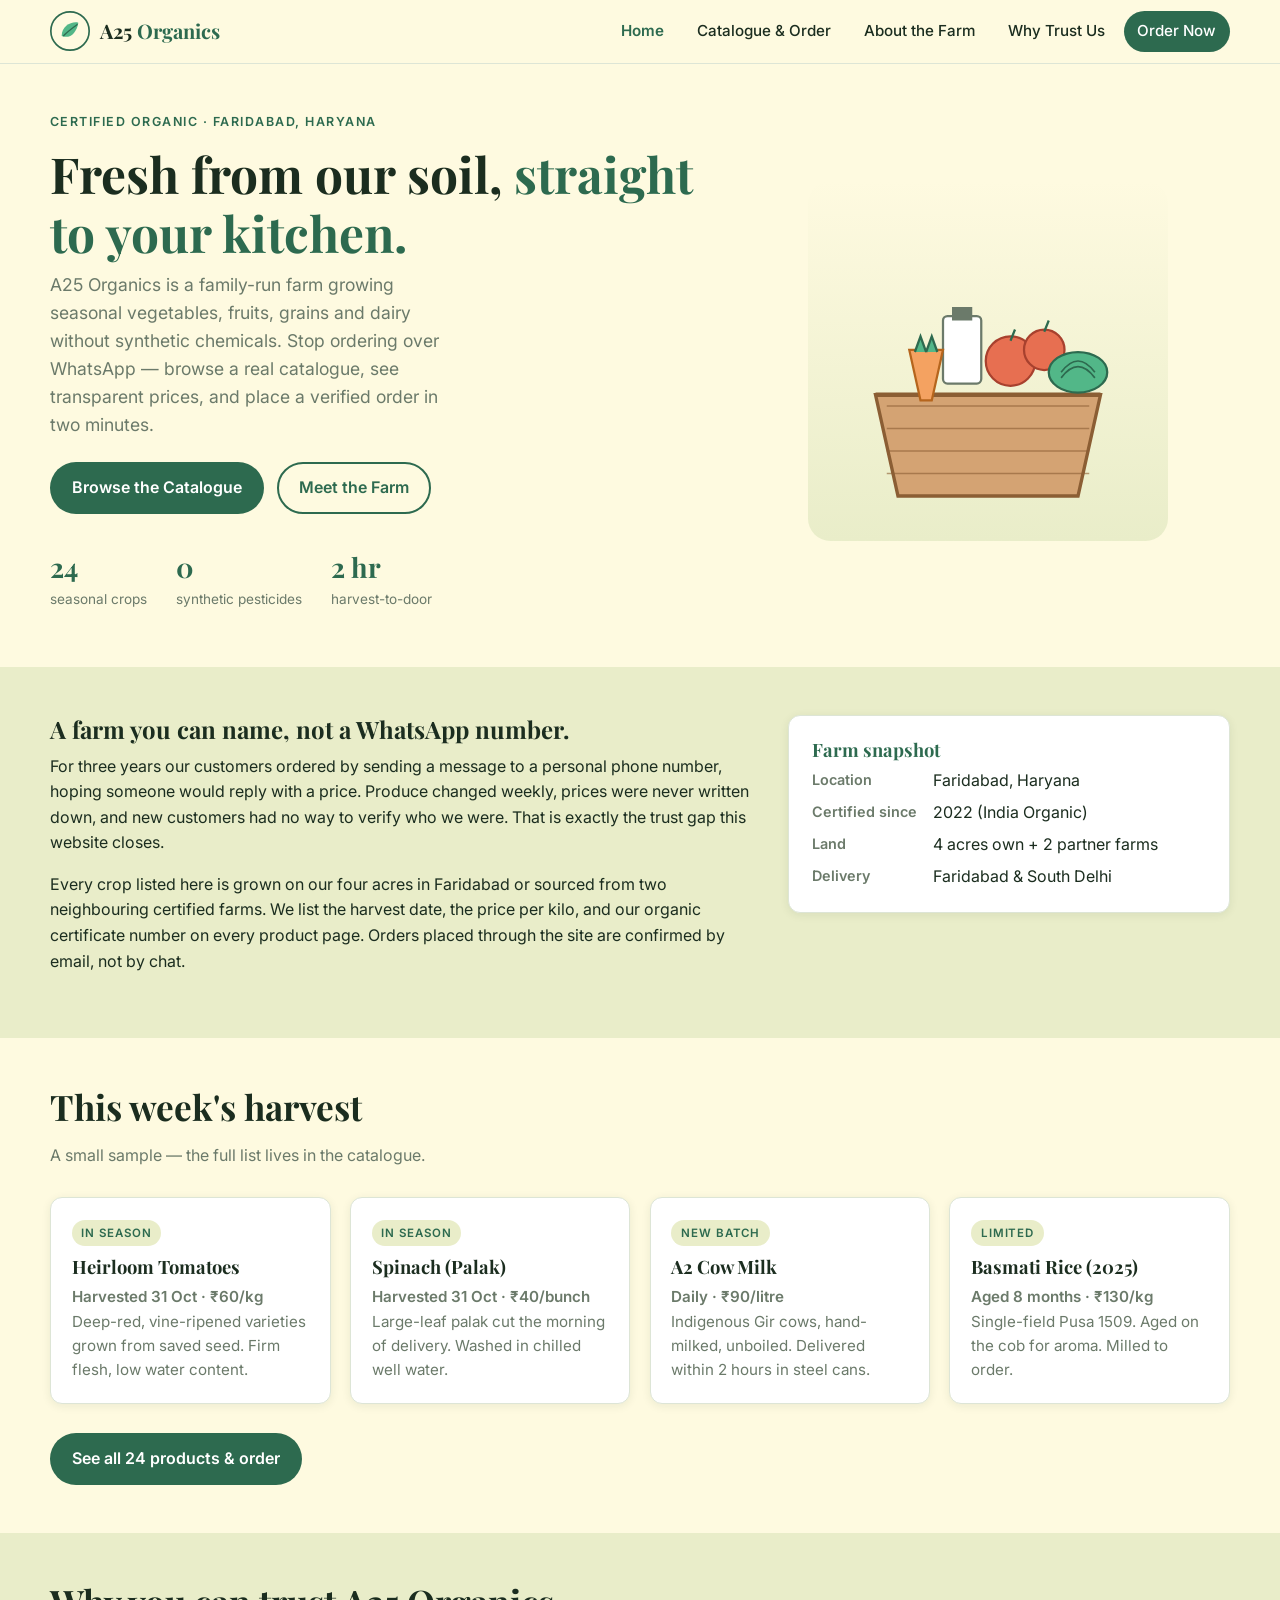
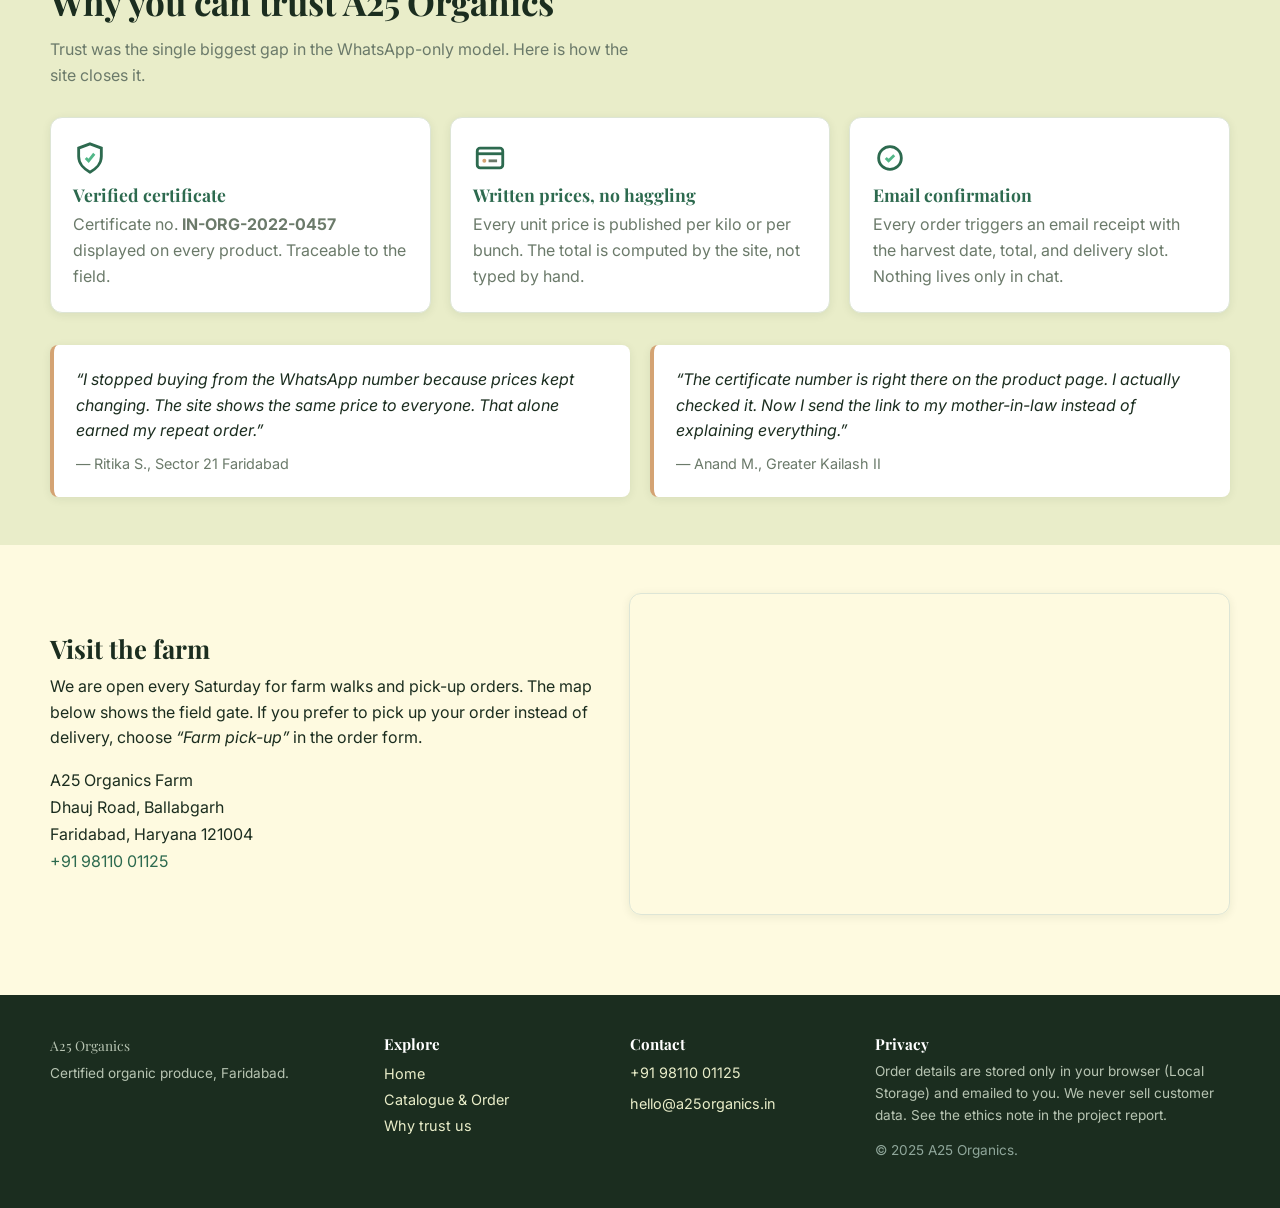
==== index.html @ 9f03f013 "Add files via upload" ====
<!DOCTYPE html>
<html lang="en">
<head>
  <meta charset="UTF-8" />
  <meta name="viewport" content="width=device-width, initial-scale=1.0" />
  <!-- Task 6: SEO meta tags -->
  <title>A25 Organics | Fresh Farm Produce Delivered Naturally</title>
  <meta name="description" content="A25 Organics grows and delivers certified organic vegetables, fruits, grains and dairy straight from our family farm. Browse the catalogue and order online with transparent pricing." />
  <meta name="keywords" content="organic farm produce, fresh vegetables online, chemical-free dairy, farm to table" />
  <meta name="author" content="A25 Organics" />
  <!-- Open Graph for share previews -->
  <meta property="og:title" content="A25 Organics | Fresh Farm Produce" />
  <meta property="og:description" content="Certified organic produce grown on our family farm and delivered to your door." />
  <meta property="og:type" content="website" />
  <link rel="preconnect" href="https://fonts.googleapis.com" />
  <link rel="preconnect" href="https://fonts.gstatic.com" crossorigin />
  <link href="https://fonts.googleapis.com/css2?family=Inter:wght@400;500;600;700&family=Playfair+Display:wght@600;700&display=swap" rel="stylesheet" />
  <link rel="stylesheet" href="styles.css" />
</head>
<body>
  <!-- Skip link for accessibility (Task 6) -->
  <a href="#main" class="skip-link">Skip to main content</a>

  <!-- ===== Header / Nav ===== -->
  <header class="site-header">
    <div class="container header-inner">
      <a href="index.html" class="brand" aria-label="A25 Organics home">
        <!-- Inline SVG logo (Task 3 media element) -->
        <svg class="brand-mark" width="40" height="40" viewBox="0 0 48 48" role="img" aria-label="A25 Organics leaf logo">
          <circle cx="24" cy="24" r="23" fill="#FEFAE0" stroke="#2D6A4F" stroke-width="2"/>
          <path d="M14 30 C14 18, 26 12, 34 14 C32 26, 24 34, 14 30 Z" fill="#52B788"/>
          <path d="M16 30 C22 24, 28 20, 33 16" stroke="#2D6A4F" stroke-width="1.5" fill="none"/>
        </svg>
        <span class="brand-name">A25 <span class="brand-accent">Organics</span></span>
      </a>
      <button class="nav-toggle" aria-expanded="false" aria-controls="primary-nav" aria-label="Toggle navigation">
        <span></span><span></span><span></span>
      </button>
      <nav id="primary-nav" class="primary-nav" aria-label="Primary">
        <ul>
          <li><a href="index.html" aria-current="page">Home</a></li>
          <li><a href="products.html">Catalogue &amp; Order</a></li>
          <li><a href="#about">About the Farm</a></li>
          <li><a href="#trust">Why Trust Us</a></li>
          <li><a href="products.html#order" class="nav-cta">Order Now</a></li>
        </ul>
      </nav>
    </div>
  </header>

  <main id="main">
    <!-- ===== Hero ===== -->
    <section class="hero" aria-labelledby="hero-title">
      <div class="container hero-grid">
        <div class="hero-text">
          <p class="eyebrow">Certified Organic &middot; Faridabad, Haryana</p>
          <h1 id="hero-title">Fresh from our soil, <span class="hl">straight to your kitchen.</span></h1>
          <p class="lead">
            A25 Organics is a family-run farm growing seasonal vegetables, fruits, grains and dairy
            without synthetic chemicals. Stop ordering over WhatsApp &mdash; browse a real catalogue,
            see transparent prices, and place a verified order in two minutes.
          </p>
          <div class="hero-actions">
            <a href="products.html" class="btn btn-primary">Browse the Catalogue</a>
            <a href="#about" class="btn btn-ghost">Meet the Farm</a>
          </div>
          <ul class="hero-stats" role="list">
            <li><strong>24</strong><span>seasonal crops</span></li>
            <li><strong>0</strong><span>synthetic pesticides</span></li>
            <li><strong>2 hr</strong><span>harvest-to-door</span></li>
          </ul>
        </div>
        <div class="hero-visual">
          <!-- Decorative SVG illustration of a farm basket (Task 3 media element) -->
          <svg viewBox="0 0 320 320" role="img" aria-label="Illustration of a wooden basket filled with carrots, tomatoes, leafy greens and a milk bottle">
            <defs>
              <linearGradient id="sky" x1="0" y1="0" x2="0" y2="1">
                <stop offset="0" stop-color="#FEFAE0"/>
                <stop offset="1" stop-color="#E9EDC9"/>
              </linearGradient>
            </defs>
            <rect x="0" y="0" width="320" height="320" rx="20" fill="url(#sky)"/>
            <!-- basket -->
            <path d="M60 190 L260 190 L240 280 L80 280 Z" fill="#D4A373" stroke="#8B5E34" stroke-width="3"/>
            <path d="M60 190 L260 190" stroke="#8B5E34" stroke-width="4"/>
            <!-- weave lines -->
            <path d="M70 200 L250 200 M70 220 L250 220 M70 240 L250 240 M70 260 L250 260" stroke="#8B5E34" stroke-width="1.5" opacity="0.6"/>
            <!-- milk bottle -->
            <rect x="120" y="120" width="34" height="60" rx="4" fill="#FFFFFF" stroke="#6B7A6A" stroke-width="2"/>
            <rect x="128" y="112" width="18" height="12" fill="#6B7A6A"/>
            <!-- tomatoes -->
            <circle cx="180" cy="160" r="22" fill="#E76F51" stroke="#A8412E" stroke-width="2"/>
            <circle cx="210" cy="150" r="18" fill="#E76F51" stroke="#A8412E" stroke-width="2"/>
            <path d="M180 142 L184 132 M210 134 L214 124" stroke="#2D6A4F" stroke-width="2"/>
            <!-- carrots -->
            <path d="M90 150 L100 195 L110 195 L120 150 Z" fill="#F4A261" stroke="#B5651D" stroke-width="2"/>
            <path d="M95 152 L100 138 L105 152 M105 152 L110 138 L115 152" stroke="#2D6A4F" stroke-width="2" fill="#52B788"/>
            <!-- leafy greens -->
            <ellipse cx="240" cy="170" rx="26" ry="18" fill="#52B788" stroke="#2D6A4F" stroke-width="2"/>
            <path d="M225 170 Q240 150 255 170 M225 175 Q240 155 255 175" stroke="#2D6A4F" stroke-width="1.5" fill="none"/>
          </svg>
        </div>
      </div>
    </section>

    <!-- ===== About ===== -->
    <section id="about" class="band band-cream" aria-labelledby="about-title">
      <div class="container about-grid">
        <div class="about-text">
          <h2 id="about-title">A farm you can name, not a WhatsApp number.</h2>
          <p>
            For three years our customers ordered by sending a message to a personal phone number,
            hoping someone would reply with a price. Produce changed weekly, prices were never written
            down, and new customers had no way to verify who we were. That is exactly the trust gap
            this website closes.
          </p>
          <p>
            Every crop listed here is grown on our four acres in Faridabad or sourced from two
            neighbouring certified farms. We list the harvest date, the price per kilo, and our organic
            certificate number on every product page. Orders placed through the site are confirmed by
            email, not by chat.
          </p>
        </div>
        <aside class="about-card" aria-label="Farm facts">
          <h3>Farm snapshot</h3>
          <dl class="fact-list">
            <dt>Location</dt><dd>Faridabad, Haryana</dd>
            <dt>Certified since</dt><dd>2022 (India Organic)</dd>
            <dt>Land</dt><dd>4 acres own + 2 partner farms</dd>
            <dt>Delivery</dt><dd>Faridabad &amp; South Delhi</dd>
          </dl>
        </aside>
      </div>
    </section>

    <!-- ===== Featured produce ===== -->
    <section class="band" aria-labelledby="featured-title">
      <div class="container">
        <header class="section-head">
          <h2 id="featured-title">This week's harvest</h2>
          <p>A small sample &mdash; the full list lives in the catalogue.</p>
        </header>
        <div class="card-grid">
          <article class="produce-card">
            <div class="produce-badge">In season</div>
            <h3>Heirloom Tomatoes</h3>
            <p class="produce-meta">Harvested 31 Oct &middot; &#8377;60/kg</p>
            <p>Deep-red, vine-ripened varieties grown from saved seed. Firm flesh, low water content.</p>
          </article>
          <article class="produce-card">
            <div class="produce-badge">In season</div>
            <h3>Spinach (Palak)</h3>
            <p class="produce-meta">Harvested 31 Oct &middot; &#8377;40/bunch</p>
            <p>Large-leaf palak cut the morning of delivery. Washed in chilled well water.</p>
          </article>
          <article class="produce-card">
            <div class="produce-badge">New batch</div>
            <h3>A2 Cow Milk</h3>
            <p class="produce-meta">Daily &middot; &#8377;90/litre</p>
            <p>Indigenous Gir cows, hand-milked, unboiled. Delivered within 2 hours in steel cans.</p>
          </article>
          <article class="produce-card">
            <div class="produce-badge">Limited</div>
            <h3>Basmati Rice (2025)</h3>
            <p class="produce-meta">Aged 8 months &middot; &#8377;130/kg</p>
            <p>Single-field Pusa 1509. Aged on the cob for aroma. Milled to order.</p>
          </article>
        </div>
        <div class="section-cta">
          <a href="products.html" class="btn btn-primary">See all 24 products &amp; order</a>
        </div>
      </div>
    </section>

    <!-- ===== Trust signals ===== -->
    <section id="trust" class="band band-cream" aria-labelledby="trust-title">
      <div class="container">
        <header class="section-head">
          <h2 id="trust-title">Why you can trust A25 Organics</h2>
          <p>Trust was the single biggest gap in the WhatsApp-only model. Here is how the site closes it.</p>
        </header>
        <div class="trust-grid">
          <article class="trust-card">
            <svg width="34" height="34" viewBox="0 0 24 24" aria-hidden="true"><path d="M12 2 L20 5 V11 C20 16 16 20 12 22 C8 20 4 16 4 11 V5 Z" fill="none" stroke="#2D6A4F" stroke-width="2"/><path d="M9 12 L11 14 L15 9" fill="none" stroke="#52B788" stroke-width="2"/></svg>
            <h3>Verified certificate</h3>
            <p>Certificate no. <strong>IN-ORG-2022-0457</strong> displayed on every product. Traceable to the field.</p>
          </article>
          <article class="trust-card">
            <svg width="34" height="34" viewBox="0 0 24 24" aria-hidden="true"><rect x="3" y="5" width="18" height="14" rx="2" fill="none" stroke="#2D6A4F" stroke-width="2"/><path d="M3 9 L21 9" stroke="#2D6A4F" stroke-width="2"/><circle cx="8" cy="14" r="1.4" fill="#D4A373"/><path d="M11 14 H17" stroke="#6B7A6A" stroke-width="2"/></svg>
            <h3>Written prices, no haggling</h3>
            <p>Every unit price is published per kilo or per bunch. The total is computed by the site, not typed by hand.</p>
          </article>
          <article class="trust-card">
            <svg width="34" height="34" viewBox="0 0 24 24" aria-hidden="true"><path d="M4 12 C4 7 8 4 12 4 C16 4 20 7 20 12 C20 17 16 20 12 20 C8 20 4 17 4 12 Z" fill="none" stroke="#2D6A4F" stroke-width="2"/><path d="M9 12 L11 14 L15 10" fill="none" stroke="#52B788" stroke-width="2"/></svg>
            <h3>Email confirmation</h3>
            <p>Every order triggers an email receipt with the harvest date, total, and delivery slot. Nothing lives only in chat.</p>
          </article>
        </div>

        <!-- Testimonials -->
        <div class="quotes">
          <blockquote class="quote-card">
            <p>&ldquo;I stopped buying from the WhatsApp number because prices kept changing. The site shows the same price to everyone. That alone earned my repeat order.&rdquo;</p>
            <footer>&mdash; Ritika S., Sector 21 Faridabad</footer>
          </blockquote>
          <blockquote class="quote-card">
            <p>&ldquo;The certificate number is right there on the product page. I actually checked it. Now I send the link to my mother-in-law instead of explaining everything.&rdquo;</p>
            <footer>&mdash; Anand M., Greater Kailash II</footer>
          </blockquote>
        </div>
      </div>
    </section>

    <!-- ===== Location with iframe (Task 3 media element) ===== -->
    <section class="band" aria-labelledby="location-title">
      <div class="container location-grid">
        <div class="location-text">
          <h2 id="location-title">Visit the farm</h2>
          <p>
            We are open every Saturday for farm walks and pick-up orders. The map below shows the
            field gate. If you prefer to pick up your order instead of delivery, choose
            <em>&ldquo;Farm pick-up&rdquo;</em> in the order form.
          </p>
          <address class="address-block">
            A25 Organics Farm<br/>
            Dhauj Road, Ballabgarh<br/>
            Faridabad, Haryana 121004<br/>
            <a href="tel:+919811001125">+91 98110 01125</a>
          </address>
        </div>
        <div class="location-map">
          <!-- Google Maps iframe (Task 3 media element: iFrame) -->
          <iframe
            title="Map showing A25 Organics farm location in Faridabad"
            src="https://www.google.com/maps?q=Faridabad,Haryana&output=embed"
            width="100%" height="320" loading="lazy" referrerpolicy="no-referrer-when-downgrade"></iframe>
        </div>
      </div>
    </section>
  </main>

  <!-- ===== Footer ===== -->
  <footer class="site-footer">
    <div class="container footer-grid">
      <div class="footer-brand">
        <p class="footer-name">A25 Organics</p>
        <p class="footer-tag">Certified organic produce, Faridabad.</p>
      </div>
      <nav class="footer-nav" aria-label="Footer">
        <h4>Explore</h4>
        <ul>
          <li><a href="index.html">Home</a></li>
          <li><a href="products.html">Catalogue &amp; Order</a></li>
          <li><a href="#trust">Why trust us</a></li>
        </ul>
      </nav>
      <div class="footer-contact">
        <h4>Contact</h4>
        <p><a href="tel:+919811001125">+91 98110 01125</a></p>
        <p><a href="mailto:hello@a25organics.in">hello@a25organics.in</a></p>
      </div>
      <div class="footer-legal">
        <h4>Privacy</h4>
        <p>Order details are stored only in your browser (Local Storage) and emailed to you. We never sell customer data. See the ethics note in the project report.</p>
        <p class="copy">&copy; 2025 A25 Organics.</p>
      </div>
    </div>
  </footer>

  <script src="script.js"></script>
</body>
</html>
---- styles.css ----
/* ============================================================
   A25 Organics  —  Custom CSS (Flexbox + Grid, no framework)
   Track: even digit -> custom CSS  (Task 3 layout requirement)
   ============================================================ */

/* ---------- Design tokens (Task 2 palette + font pairing) ---------- */
:root {
  /* Colour palette — earthy green / cream, chosen for an organic farm */
  --green-900: #1B2D1F;   /* primary text */
  --green-700: #2D6A4F;   /* primary brand */
  --green-500: #52B788;   /* secondary / accents */
  --earth:      #D4A373;  /* warm accent */
  --cream:      #FEFAE0;  /* page background */
  --cream-200:  #E9EDC9;  /* band background */
  --surface:    #FFFFFF;  /* cards */
  --muted:      #6B7A6A;  /* secondary text */
  --border:     #DDE5D6;  /* hairline borders */
  --danger:     #B23A48;  /* form errors */
  --shadow:     0 2px 10px rgba(27,45,31,0.08);
  --shadow-lg:  0 10px 30px rgba(27,45,31,0.12);

  /* Font pairing (Task 2): Playfair Display headings + Inter body */
  --font-head: "Playfair Display", "Noto Serif SC", Georgia, serif;
  --font-body: "Inter", "Noto Sans SC", system-ui, -apple-system, "Segoe UI", sans-serif;

  --radius:    12px;
  --radius-sm: 8px;
  --maxw:      1180px;
}

/* ---------- Reset ---------- */
*, *::before, *::after { box-sizing: border-box; }
html { scroll-behavior: smooth; }
body {
  margin: 0;
  font-family: var(--font-body);
  font-size: 16px;
  line-height: 1.6;
  color: var(--green-900);
  background: var(--cream);
  -webkit-font-smoothing: antialiased;
}
img, svg, iframe { display: block; max-width: 100%; }
a { color: var(--green-700); text-decoration: none; }
a:hover, a:focus { text-decoration: underline; }
h1, h2, h3, h4 { font-family: var(--font-head); line-height: 1.2; margin: 0 0 0.4em; color: var(--green-900); }
p { margin: 0 0 1em; }
ul { margin: 0; padding: 0; list-style: none; }

.container { width: min(100% - 2.5rem, var(--maxw)); margin-inline: auto; }

/* ---------- Accessibility helpers ---------- */
.skip-link {
  position: absolute; left: -9999px; top: 0; z-index: 100;
  background: var(--green-700); color: #fff; padding: 0.6rem 1rem; border-radius: 0 0 8px 0;
}
.skip-link:focus { left: 0; }
.visually-hidden {
  position: absolute !important; width: 1px; height: 1px; padding: 0; margin: -1px;
  overflow: hidden; clip: rect(0,0,0,0); white-space: nowrap; border: 0;
}
:focus-visible { outline: 3px solid var(--green-500); outline-offset: 2px; border-radius: 4px; }

/* ---------- Header / nav (Flexbox) ---------- */
.site-header {
  position: sticky; top: 0; z-index: 50;
  background: rgba(254, 250, 224, 0.92);
  backdrop-filter: blur(8px);
  border-bottom: 1px solid var(--border);
}
.header-inner {
  display: flex; align-items: center; justify-content: space-between;
  gap: 1rem; padding-block: 0.7rem;
}
.brand { display: inline-flex; align-items: center; gap: 0.6rem; text-decoration: none; }
.brand-name {
  font-family: var(--font-head); font-weight: 700; font-size: 1.25rem; color: var(--green-900);
}
.brand-accent { color: var(--green-700); }
.primary-nav ul { display: flex; align-items: center; gap: 0.35rem; flex-wrap: wrap; }
.primary-nav a {
  display: inline-block; padding: 0.5rem 0.85rem; border-radius: 999px;
  color: var(--green-900); font-weight: 500; font-size: 0.95rem;
}
.primary-nav a:hover { background: var(--cream-200); text-decoration: none; }
.primary-nav a[aria-current="page"] { color: var(--green-700); font-weight: 600; }
.nav-cta {
  background: var(--green-700) !important; color: #fff !important;
}
.nav-cta:hover { background: var(--green-900) !important; }

/* Mobile nav toggle (hidden on desktop) */
.nav-toggle {
  display: none; width: 44px; height: 44px; border: 1px solid var(--border);
  background: var(--surface); border-radius: var(--radius-sm); cursor: pointer;
  padding: 10px;
}
.nav-toggle span {
  display: block; height: 2px; width: 100%; background: var(--green-900);
  margin-block: 4px; transition: transform 0.25s ease, opacity 0.25s ease;
}

/* ---------- Buttons (Task 3: transition) ---------- */
.btn {
  display: inline-flex; align-items: center; justify-content: center; gap: 0.4rem;
  font-family: var(--font-body); font-weight: 600; font-size: 1rem;
  padding: 0.7rem 1.25rem; border-radius: 999px; border: 2px solid transparent;
  cursor: pointer; text-decoration: none;
  transition: transform 0.18s ease, background-color 0.18s ease, box-shadow 0.18s ease, color 0.18s ease;
}
.btn-primary { background: var(--green-700); color: #fff; }
.btn-primary:hover, .btn-primary:focus-visible {
  background: var(--green-900); transform: translateY(-2px); box-shadow: var(--shadow); text-decoration: none;
}
.btn-ghost { background: transparent; color: var(--green-700); border-color: var(--green-700); }
.btn-ghost:hover, .btn-ghost:focus-visible {
  background: var(--green-700); color: #fff; transform: translateY(-2px); text-decoration: none;
}
.btn-sm { padding: 0.45rem 0.9rem; font-size: 0.85rem; }

/* ---------- Hero (Grid) ---------- */
.hero { padding-block: 3rem 3.5rem; }
.hero-grid {
  display: grid; grid-template-columns: 1.15fr 0.85fr; gap: 2.5rem; align-items: center;
}
.eyebrow {
  text-transform: uppercase; letter-spacing: 0.12em; font-size: 0.78rem;
  font-weight: 600; color: var(--green-700); margin-bottom: 0.75rem;
}
.hero-text h1 { font-size: clamp(2rem, 4.2vw, 3.1rem); margin-bottom: 0.5rem; }
.hero-text .hl { color: var(--green-700); }
.lead { font-size: 1.1rem; color: var(--muted); max-width: 38ch; }
.hero-actions { display: flex; gap: 0.8rem; flex-wrap: wrap; margin-top: 1.4rem; }
.hero-stats {
  display: flex; gap: 1.8rem; margin-top: 2rem; flex-wrap: wrap;
}
.hero-stats li { display: flex; flex-direction: column; }
.hero-stats strong {
  font-family: var(--font-head); font-size: 1.7rem; color: var(--green-700);
}
.hero-stats span { font-size: 0.85rem; color: var(--muted); }
.hero-visual svg { width: 100%; height: auto; max-width: 360px; margin-inline: auto; }

/* ---------- Section bands ---------- */
.band { padding-block: 3rem; }
.band-cream { background: var(--cream-200); }
.section-head { margin-bottom: 1.8rem; max-width: 60ch; }
.section-head h2 { font-size: clamp(1.6rem, 3vw, 2.2rem); }
.section-head p { color: var(--muted); }
.section-cta { margin-top: 1.8rem; }

/* ---------- About (Grid) ---------- */
.about-grid { display: grid; grid-template-columns: 1.6fr 1fr; gap: 2rem; align-items: start; }
.about-text p { color: var(--green-900); }
.about-card {
  background: var(--surface); border: 1px solid var(--border); border-radius: var(--radius);
  padding: 1.4rem; box-shadow: var(--shadow);
}
.about-card h3 { color: var(--green-700); font-size: 1.15rem; }
.fact-list { display: grid; grid-template-columns: auto 1fr; gap: 0.4rem 1rem; margin: 0; }
.fact-list dt { font-weight: 600; color: var(--muted); font-size: 0.9rem; }
.fact-list dd { margin: 0; }

/* ---------- Card grid (Grid) ---------- */
.card-grid {
  display: grid; grid-template-columns: repeat(auto-fit, minmax(220px, 1fr));
  gap: 1.2rem;
}
.produce-card {
  background: var(--surface); border: 1px solid var(--border); border-radius: var(--radius);
  padding: 1.3rem; box-shadow: var(--shadow);
  transition: transform 0.2s ease, box-shadow 0.2s ease;
}
.produce-card:hover { transform: translateY(-4px); box-shadow: var(--shadow-lg); }
.produce-badge {
  display: inline-block; font-size: 0.72rem; font-weight: 600; text-transform: uppercase;
  letter-spacing: 0.08em; color: var(--green-700); background: var(--cream-200);
  padding: 0.25rem 0.6rem; border-radius: 999px; margin-bottom: 0.6rem;
}
.produce-card h3 { font-size: 1.15rem; }
.produce-meta { font-size: 0.9rem; color: var(--green-700); font-weight: 600; margin-bottom: 0.5rem; }
.produce-card p { color: var(--muted); font-size: 0.95rem; margin: 0; }

/* ---------- Trust grid ---------- */
.trust-grid {
  display: grid; grid-template-columns: repeat(auto-fit, minmax(240px, 1fr));
  gap: 1.2rem;
}
.trust-card {
  background: var(--surface); border: 1px solid var(--border); border-radius: var(--radius);
  padding: 1.4rem; box-shadow: var(--shadow);
}
.trust-card svg { margin-bottom: 0.6rem; }
.trust-card h3 { font-size: 1.1rem; color: var(--green-700); }
.trust-card p { margin: 0; color: var(--muted); }
.quotes {
  display: grid; grid-template-columns: repeat(auto-fit, minmax(280px, 1fr));
  gap: 1.2rem; margin-top: 2rem;
}
.quote-card {
  margin: 0; padding: 1.4rem; background: var(--surface); border-left: 4px solid var(--earth);
  border-radius: var(--radius-sm); box-shadow: var(--shadow);
}
.quote-card p { font-style: italic; color: var(--green-900); margin-bottom: 0.5rem; }
.quote-card footer { color: var(--muted); font-size: 0.9rem; }

/* ---------- Location (Grid + iframe) ---------- */
.location-grid { display: grid; grid-template-columns: 1fr 1.1fr; gap: 2rem; align-items: center; }
.location-text h2 { font-size: 1.6rem; }
.address-block { font-style: normal; line-height: 1.7; color: var(--green-900); }
.location-map { border-radius: var(--radius); overflow: hidden; box-shadow: var(--shadow); border: 1px solid var(--border); }
.location-map iframe { border: 0; width: 100%; height: 320px; }

/* ---------- Price table (Task 3: a table) ---------- */
.table-wrap {
  overflow-x: auto; background: var(--surface); border: 1px solid var(--border);
  border-radius: var(--radius); box-shadow: var(--shadow);
}
.price-table { width: 100%; border-collapse: collapse; min-width: 640px; }
.price-table caption {
  caption-side: top; text-align: left; padding: 0.8rem 1rem;
  font-weight: 600; color: var(--green-700); font-size: 0.95rem;
}
.price-table thead th {
  background: var(--green-700); color: #fff; text-align: left;
  padding: 0.8rem 1rem; font-size: 0.9rem; font-family: var(--font-body);
}
.price-table tbody td {
  padding: 0.8rem 1rem; border-top: 1px solid var(--border); font-size: 0.95rem;
}
.price-table tbody tr:nth-child(even) { background: var(--cream); }
.price-table tbody tr:hover { background: var(--cream-200); }
.add-btn {
  background: var(--green-500); color: var(--green-900); border: none;
  padding: 0.4rem 0.8rem; border-radius: 999px; font-weight: 600; font-size: 0.85rem;
  cursor: pointer;
  transition: background-color 0.18s ease, transform 0.18s ease;
}
.add-btn:hover { background: var(--green-700); color: #fff; transform: scale(1.04); }

/* ---------- Order grid (Grid: basket + form) ---------- */
.order-grid {
  display: grid; grid-template-columns: 320px 1fr; gap: 1.8rem; align-items: start;
}
.basket {
  position: sticky; top: 84px; background: var(--surface); border: 1px solid var(--border);
  border-radius: var(--radius); padding: 1.3rem; box-shadow: var(--shadow);
}
.basket h2 { font-size: 1.2rem; color: var(--green-700); }
.basket-empty { color: var(--muted); font-size: 0.92rem; }
.basket-list { margin: 0.8rem 0; display: flex; flex-direction: column; gap: 0.5rem; }
.basket-list li {
  display: flex; justify-content: space-between; align-items: center; gap: 0.5rem;
  padding: 0.5rem 0.6rem; background: var(--cream); border-radius: var(--radius-sm);
  font-size: 0.92rem;
}
.basket-list li .qty-control { display: inline-flex; align-items: center; gap: 0.4rem; }
.basket-list li .qty-control button {
  width: 24px; height: 24px; border-radius: 6px; border: 1px solid var(--border);
  background: var(--surface); cursor: pointer; font-weight: 700; line-height: 1;
}
.basket-list li .item-total { font-weight: 700; color: var(--green-700); }
.basket-list li .remove-btn {
  background: none; border: none; color: var(--danger); cursor: pointer; font-size: 1rem; padding: 0 0.2rem;
}
.basket-total {
  display: flex; justify-content: space-between; align-items: baseline;
  padding-top: 0.8rem; margin-top: 0.4rem; border-top: 2px dashed var(--border);
}
.basket-total strong { font-family: var(--font-head); font-size: 1.3rem; color: var(--green-700); }
.basket-note { font-size: 0.8rem; color: var(--muted); margin-top: 0.6rem; }

/* ---------- Order form ---------- */
.order-form-wrap h2 { font-size: 1.5rem; }
.form-intro { color: var(--muted); margin-bottom: 1.4rem; }
.order-form { display: grid; gap: 1rem; }
.field { display: flex; flex-direction: column; gap: 0.35rem; }
.field label, .field legend { font-weight: 600; font-size: 0.95rem; }
.req { color: var(--danger); }
.field input, .field select, .field textarea {
  font-family: var(--font-body); font-size: 1rem; padding: 0.6rem 0.8rem;
  border: 1px solid var(--border); border-radius: var(--radius-sm); background: var(--surface);
  color: var(--green-900); width: 100%;
}
.field input:focus, .field select:focus, .field textarea:focus {
  border-color: var(--green-700); outline: 3px solid rgba(82,183,136,0.35); outline-offset: 0;
}
.field input.invalid, .field select.invalid { border-color: var(--danger); }
.error { color: var(--danger); font-size: 0.82rem; min-height: 1em; }
.range-val { color: var(--green-700); font-weight: 700; }
.fieldset-block { border: 1px solid var(--border); border-radius: var(--radius-sm); padding: 0.8rem 1rem; }
.radio, .check { display: flex; align-items: flex-start; gap: 0.5rem; font-weight: 400; font-size: 0.95rem; cursor: pointer; }
.radio input, .check input { width: auto; margin-top: 0.2rem; }
.field-check { flex-direction: column; }
.form-actions { display: flex; gap: 0.8rem; flex-wrap: wrap; margin-top: 0.4rem; }
.form-status { font-weight: 600; padding: 0.8rem 1rem; border-radius: var(--radius-sm); }
.form-status.ok { background: rgba(82,183,136,0.18); color: var(--green-700); }
.form-status.err { background: rgba(178,58,72,0.12); color: var(--danger); }

/* ---------- AI banner ---------- */
.ai-banner {
  background: var(--surface); border: 1px solid var(--border); border-left: 4px solid var(--earth);
  border-radius: var(--radius); padding: 1.5rem 1.8rem; box-shadow: var(--shadow);
}
.ai-banner h2 { font-size: 1.2rem; color: var(--green-700); }
.ai-banner p { margin: 0; color: var(--muted); }

/* ---------- Footer (Grid) ---------- */
.site-footer { background: var(--green-900); color: #E9EDC9; padding-block: 2.5rem; margin-top: 2rem; }
.footer-grid {
  display: grid; grid-template-columns: 1.4fr 1fr 1fr 1.6fr; gap: 1.5rem;
}
.footer-name { font-family: var(--font-head); font-size: 1.2rem; color: #fff; margin: 0; }
.footer-tag { color: var(--green-500); font-size: 0.9rem; }
.site-footer h4 { color: #fff; font-size: 0.95rem; margin-bottom: 0.5rem; }
.site-footer a { color: #E9EDC9; font-size: 0.9rem; }
.site-footer a:hover { color: var(--green-500); }
.site-footer p { color: #B7C4B2; font-size: 0.85rem; margin-bottom: 0.4rem; }
.copy { margin-top: 0.8rem !important; color: #8FA69A !important; }

/* ============================================================
   MEDIA QUERY 1 — tablet (Task 3 requirement: 2 media queries)
   ============================================================ */
@media (max-width: 900px) {
  .hero-grid { grid-template-columns: 1fr; gap: 1.5rem; }
  .hero-visual { order: -1; }
  .hero-visual svg { max-width: 260px; }
  .about-grid { grid-template-columns: 1fr; }
  .location-grid { grid-template-columns: 1fr; }
  .order-grid { grid-template-columns: 1fr; }
  .basket { position: static; }
  .footer-grid { grid-template-columns: 1fr 1fr; gap: 1.2rem; }
  .primary-nav ul { gap: 0; }
}

/* ============================================================
   MEDIA QUERY 2 — mobile (Task 3 requirement: 2 media queries)
   Collapsible nav + card-style responsive table
   ============================================================ */
@media (max-width: 600px) {
  body { font-size: 15px; }
  .container { width: calc(100% - 2rem); }

  /* Hamburger nav */
  .nav-toggle { display: block; }
  .primary-nav {
    position: fixed; inset: 56px 0 auto 0; background: var(--cream);
    border-bottom: 1px solid var(--border); max-height: 0; overflow: hidden;
    transition: max-height 0.3s ease;
  }
  .primary-nav.open { max-height: 360px; }
  .primary-nav ul { flex-direction: column; align-items: stretch; padding: 0.5rem 1rem 1rem; gap: 0; }
  .primary-nav a { padding: 0.8rem 1rem; border-radius: 0; border-bottom: 1px solid var(--border); }
  .nav-cta { margin-top: 0.4rem; border-radius: var(--radius-sm); }

  .hero { padding-block: 2rem; }
  .hero-stats { gap: 1.2rem; }
  .hero-stats strong { font-size: 1.4rem; }
  .band { padding-block: 2rem; }

  /* Responsive table: each row becomes a labelled block */
  .price-table caption { padding: 0.6rem 0.8rem; }
  .price-table, .price-table thead, .price-table tbody,
  .price-table th, .price-table td, .price-table tr { display: block; }
  .price-table thead { display: none; }
  .price-table tr { border-bottom: 1px solid var(--border); padding: 0.6rem 0.8rem; }
  .price-table td { border: 0; padding: 0.25rem 0; display: flex; justify-content: space-between; gap: 1rem; }
  .price-table td::before { content: attr(data-label); font-weight: 600; color: var(--muted); font-size: 0.85rem; }
  .price-table td[data-label="Add"] { justify-content: flex-end; }

  .footer-grid { grid-template-columns: 1fr; }
  .form-actions .btn { flex: 1 1 auto; }
}
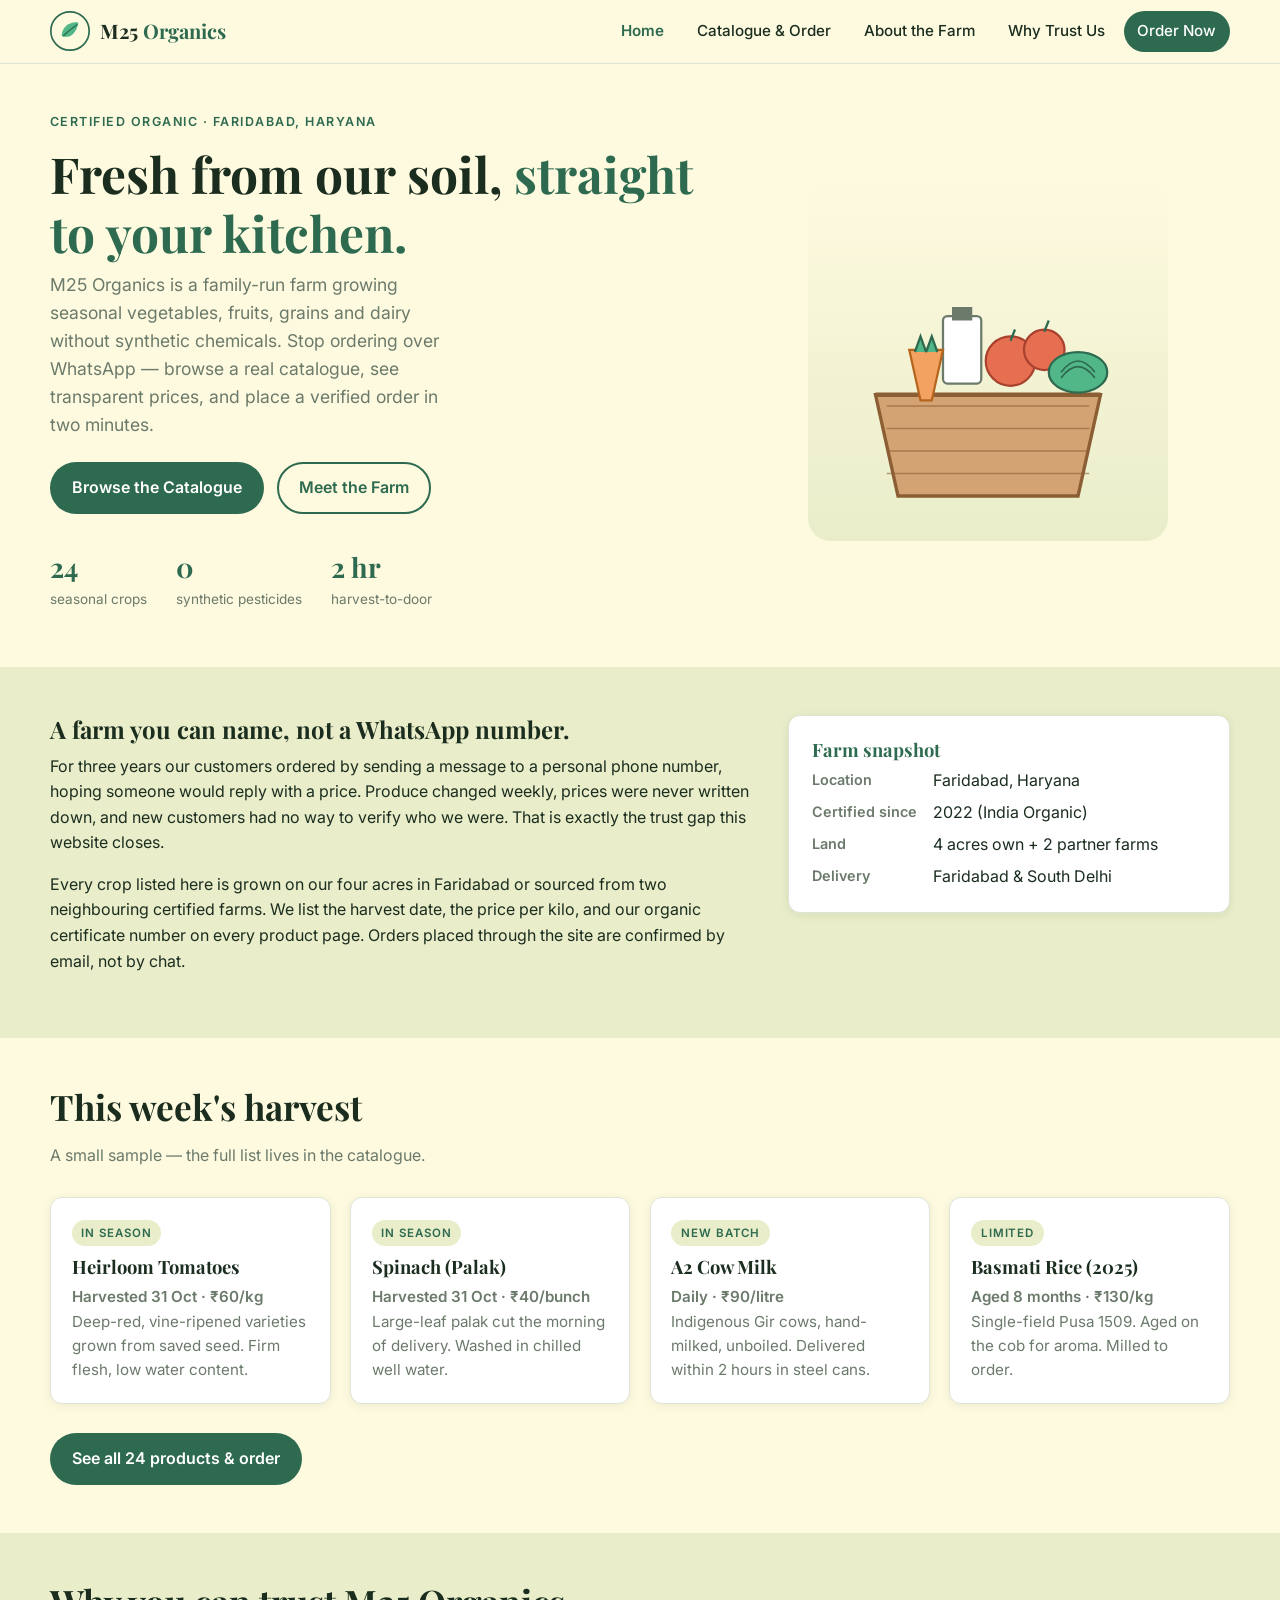
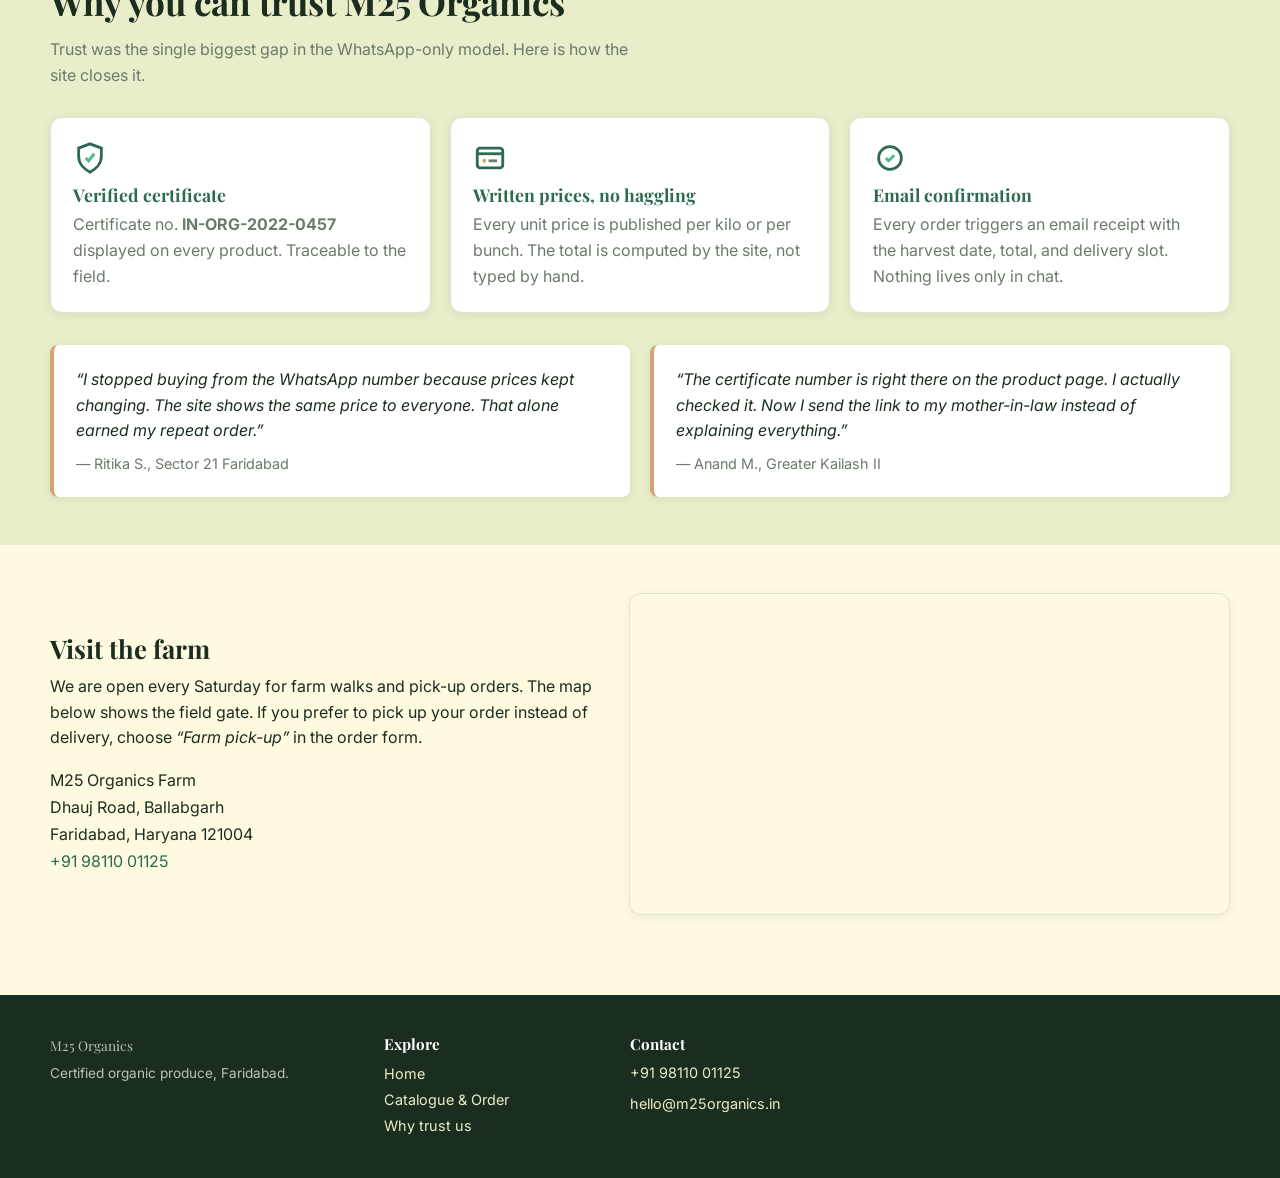
==== commit 658e4637: "Update brand name from A25 to M25 Organics" ====
--- a/index.html
+++ b/index.html
@@ -4,12 +4,12 @@
   <meta charset="UTF-8" />
   <meta name="viewport" content="width=device-width, initial-scale=1.0" />
   <!-- Task 6: SEO meta tags -->
-  <title>A25 Organics | Fresh Farm Produce Delivered Naturally</title>
-  <meta name="description" content="A25 Organics grows and delivers certified organic vegetables, fruits, grains and dairy straight from our family farm. Browse the catalogue and order online with transparent pricing." />
+  <title>M25 Organics | Fresh Farm Produce Delivered Naturally</title>
+  <meta name="description" content="M25 Organics grows and delivers certified organic vegetables, fruits, grains and dairy straight from our family farm. Browse the catalogue and order online with transparent pricing." />
   <meta name="keywords" content="organic farm produce, fresh vegetables online, chemical-free dairy, farm to table" />
-  <meta name="author" content="A25 Organics" />
+  <meta name="author" content="M25 Organics" />
   <!-- Open Graph for share previews -->
-  <meta property="og:title" content="A25 Organics | Fresh Farm Produce" />
+  <meta property="og:title" content="M25 Organics | Fresh Farm Produce" />
   <meta property="og:description" content="Certified organic produce grown on our family farm and delivered to your door." />
   <meta property="og:type" content="website" />
   <link rel="preconnect" href="https://fonts.googleapis.com" />
@@ -24,14 +24,14 @@
   <!-- ===== Header / Nav ===== -->
   <header class="site-header">
     <div class="container header-inner">
-      <a href="index.html" class="brand" aria-label="A25 Organics home">
+      <a href="index.html" class="brand" aria-label="M25 Organics home">
         <!-- Inline SVG logo (Task 3 media element) -->
-        <svg class="brand-mark" width="40" height="40" viewBox="0 0 48 48" role="img" aria-label="A25 Organics leaf logo">
+        <svg class="brand-mark" width="40" height="40" viewBox="0 0 48 48" role="img" aria-label="M25 Organics leaf logo">
           <circle cx="24" cy="24" r="23" fill="#FEFAE0" stroke="#2D6A4F" stroke-width="2"/>
           <path d="M14 30 C14 18, 26 12, 34 14 C32 26, 24 34, 14 30 Z" fill="#52B788"/>
           <path d="M16 30 C22 24, 28 20, 33 16" stroke="#2D6A4F" stroke-width="1.5" fill="none"/>
         </svg>
-        <span class="brand-name">A25 <span class="brand-accent">Organics</span></span>
+        <span class="brand-name">M25 <span class="brand-accent">Organics</span></span>
       </a>
       <button class="nav-toggle" aria-expanded="false" aria-controls="primary-nav" aria-label="Toggle navigation">
         <span></span><span></span><span></span>
@@ -56,7 +56,7 @@
           <p class="eyebrow">Certified Organic &middot; Faridabad, Haryana</p>
           <h1 id="hero-title">Fresh from our soil, <span class="hl">straight to your kitchen.</span></h1>
           <p class="lead">
-            A25 Organics is a family-run farm growing seasonal vegetables, fruits, grains and dairy
+            M25 Organics is a family-run farm growing seasonal vegetables, fruits, grains and dairy
             without synthetic chemicals. Stop ordering over WhatsApp &mdash; browse a real catalogue,
             see transparent prices, and place a verified order in two minutes.
           </p>
@@ -176,7 +176,7 @@
     <section id="trust" class="band band-cream" aria-labelledby="trust-title">
       <div class="container">
         <header class="section-head">
-          <h2 id="trust-title">Why you can trust A25 Organics</h2>
+          <h2 id="trust-title">Why you can trust M25 Organics</h2>
           <p>Trust was the single biggest gap in the WhatsApp-only model. Here is how the site closes it.</p>
         </header>
         <div class="trust-grid">
@@ -222,7 +222,7 @@
             <em>&ldquo;Farm pick-up&rdquo;</em> in the order form.
           </p>
           <address class="address-block">
-            A25 Organics Farm<br/>
+            M25 Organics Farm<br/>
             Dhauj Road, Ballabgarh<br/>
             Faridabad, Haryana 121004<br/>
             <a href="tel:+919811001125">+91 98110 01125</a>
@@ -231,7 +231,7 @@
         <div class="location-map">
           <!-- Google Maps iframe (Task 3 media element: iFrame) -->
           <iframe
-            title="Map showing A25 Organics farm location in Faridabad"
+            title="Map showing M25 Organics farm location in Faridabad"
             src="https://www.google.com/maps?q=Faridabad,Haryana&output=embed"
             width="100%" height="320" loading="lazy" referrerpolicy="no-referrer-when-downgrade"></iframe>
         </div>
@@ -243,7 +243,7 @@
   <footer class="site-footer">
     <div class="container footer-grid">
       <div class="footer-brand">
-        <p class="footer-name">A25 Organics</p>
+        <p class="footer-name">M25 Organics</p>
         <p class="footer-tag">Certified organic produce, Faridabad.</p>
       </div>
       <nav class="footer-nav" aria-label="Footer">
@@ -257,13 +257,9 @@
       <div class="footer-contact">
         <h4>Contact</h4>
         <p><a href="tel:+919811001125">+91 98110 01125</a></p>
-        <p><a href="mailto:hello@a25organics.in">hello@a25organics.in</a></p>
-      </div>
-      <div class="footer-legal">
-        <h4>Privacy</h4>
-        <p>Order details are stored only in your browser (Local Storage) and emailed to you. We never sell customer data. See the ethics note in the project report.</p>
-        <p class="copy">&copy; 2025 A25 Organics.</p>
-      </div>
+        <p><a href="mailto:hello@m25organics.in">hello@m25organics.in</a></p>
+      </div>
+      
     </div>
   </footer>
 
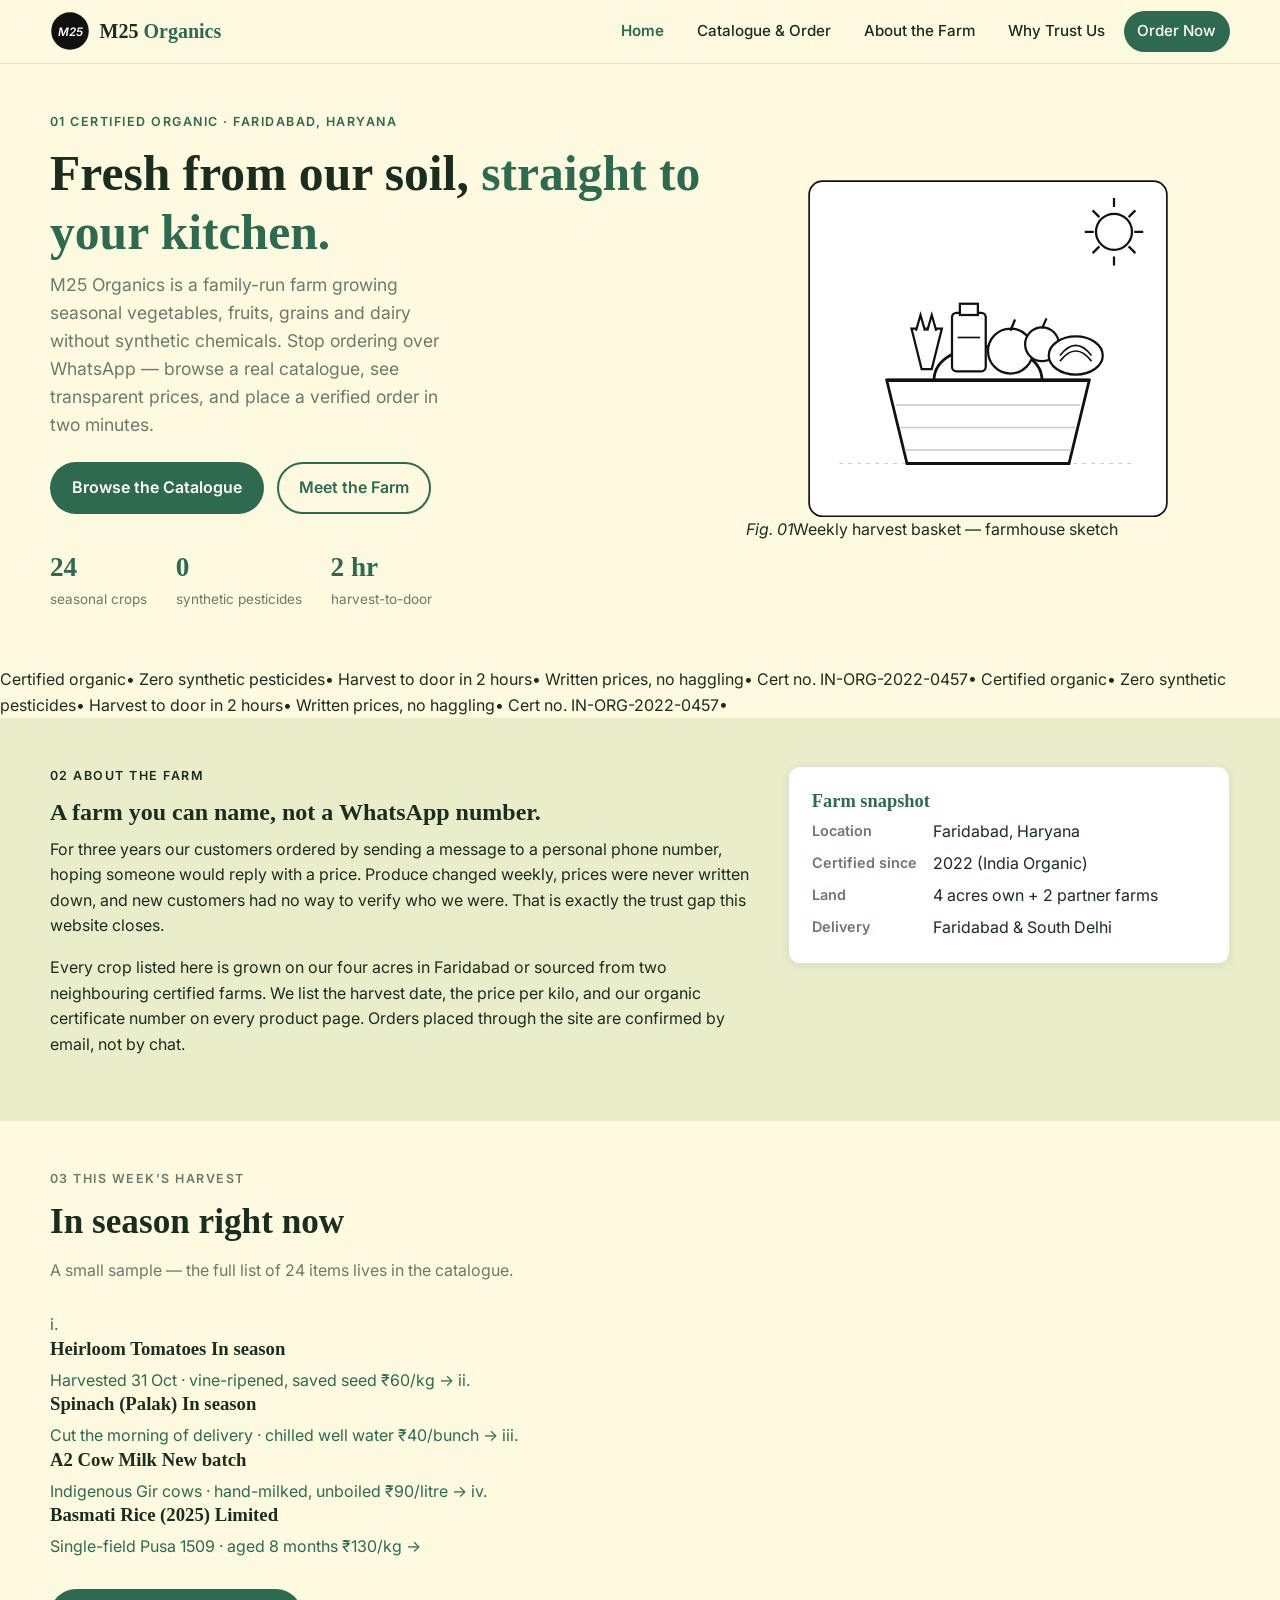
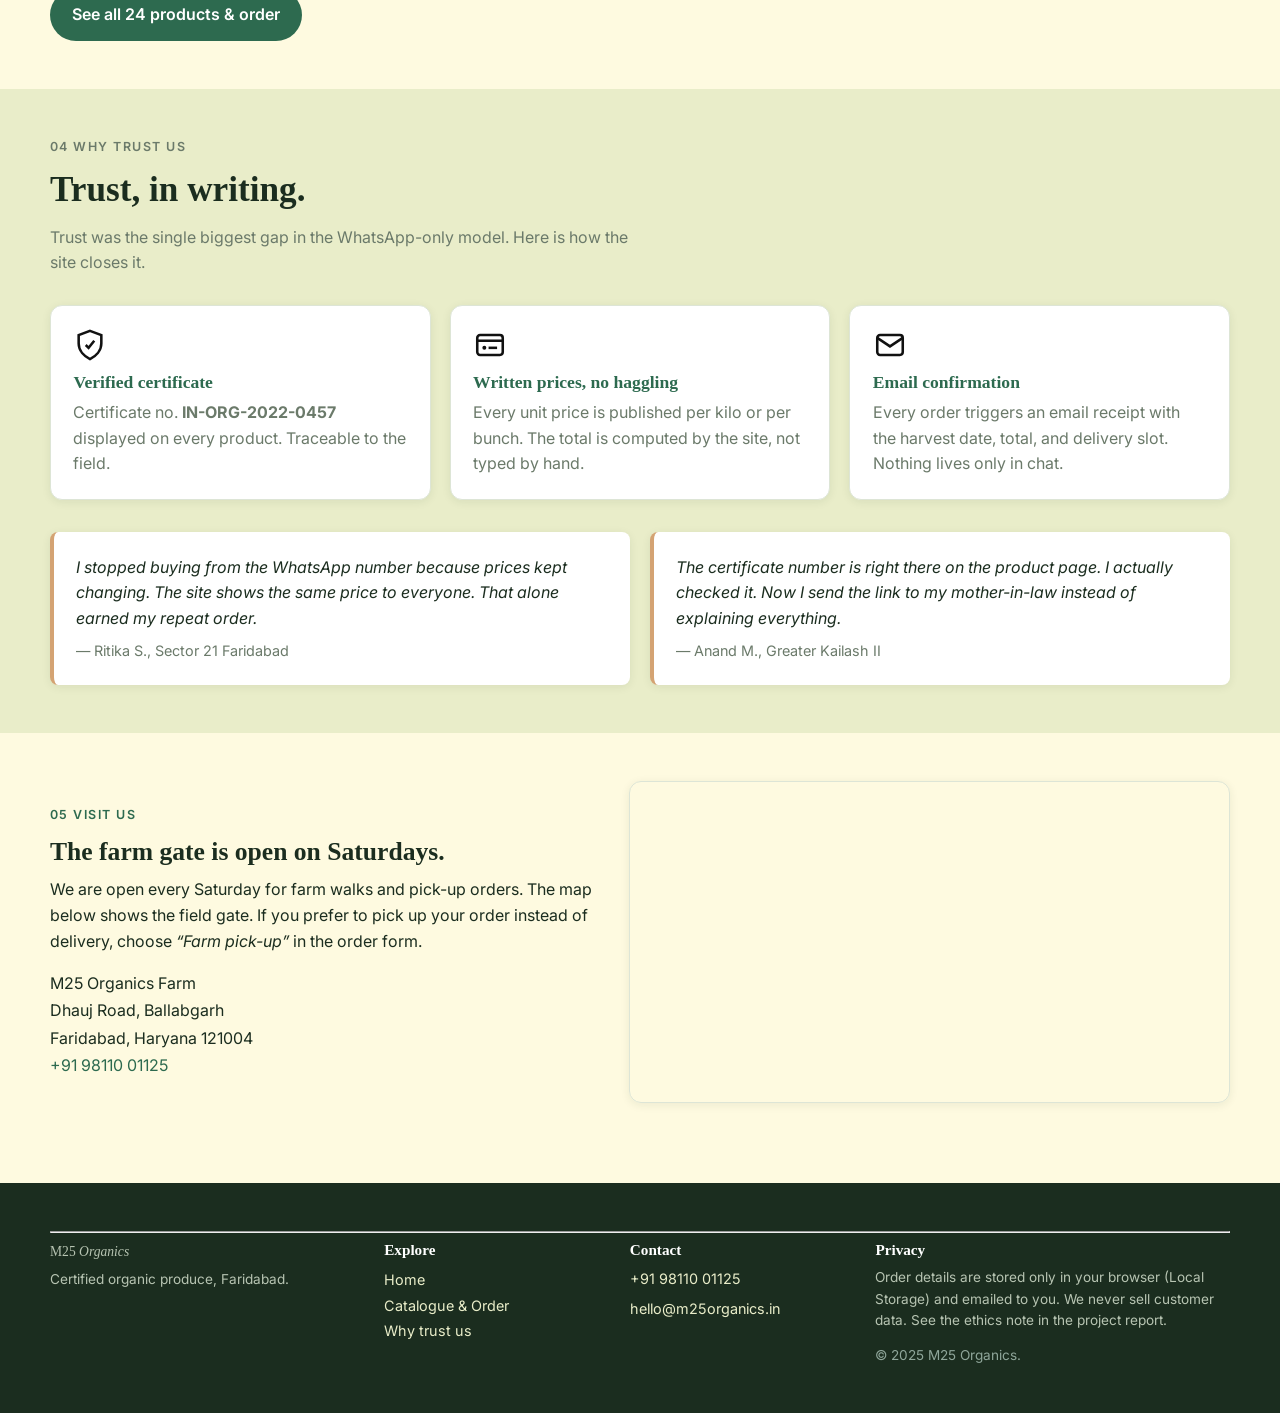
==== commit 55f40209: "Update index.html with new content and styles" ====
--- a/index.html
+++ b/index.html
@@ -12,9 +12,10 @@
   <meta property="og:title" content="M25 Organics | Fresh Farm Produce" />
   <meta property="og:description" content="Certified organic produce grown on our family farm and delivered to your door." />
   <meta property="og:type" content="website" />
+  <meta name="theme-color" content="#111111" />
   <link rel="preconnect" href="https://fonts.googleapis.com" />
   <link rel="preconnect" href="https://fonts.gstatic.com" crossorigin />
-  <link href="https://fonts.googleapis.com/css2?family=Inter:wght@400;500;600;700&family=Playfair+Display:wght@600;700&display=swap" rel="stylesheet" />
+  <link href="https://fonts.googleapis.com/css2?family=Fraunces:ital,wght@0,400;0,500;0,600;0,700;1,400;1,500;1,600&family=Inter:wght@400;500;600;700&display=swap" rel="stylesheet" />
   <link rel="stylesheet" href="styles.css" />
 </head>
 <body>
@@ -25,11 +26,10 @@
   <header class="site-header">
     <div class="container header-inner">
       <a href="index.html" class="brand" aria-label="M25 Organics home">
-        <!-- Inline SVG logo (Task 3 media element) -->
-        <svg class="brand-mark" width="40" height="40" viewBox="0 0 48 48" role="img" aria-label="M25 Organics leaf logo">
-          <circle cx="24" cy="24" r="23" fill="#FEFAE0" stroke="#2D6A4F" stroke-width="2"/>
-          <path d="M14 30 C14 18, 26 12, 34 14 C32 26, 24 34, 14 30 Z" fill="#52B788"/>
-          <path d="M16 30 C22 24, 28 20, 33 16" stroke="#2D6A4F" stroke-width="1.5" fill="none"/>
+        <!-- Inline SVG logo (Task 3 media element) — monochrome monogram -->
+        <svg class="brand-mark" width="40" height="40" viewBox="0 0 48 48" role="img" aria-label="M25 Organics monogram logo">
+          <circle cx="24" cy="24" r="22.5" fill="#111111"/>
+          <text x="24" y="30" text-anchor="middle" font-size="14" font-weight="600" font-style="italic" fill="#FAFAF8">M25</text>
         </svg>
         <span class="brand-name">M25 <span class="brand-accent">Organics</span></span>
       </a>
@@ -52,8 +52,8 @@
     <!-- ===== Hero ===== -->
     <section class="hero" aria-labelledby="hero-title">
       <div class="container hero-grid">
-        <div class="hero-text">
-          <p class="eyebrow">Certified Organic &middot; Faridabad, Haryana</p>
+        <div class="hero-text" data-reveal>
+          <p class="eyebrow"><span class="eyebrow-no">01</span> Certified Organic &middot; Faridabad, Haryana</p>
           <h1 id="hero-title">Fresh from our soil, <span class="hl">straight to your kitchen.</span></h1>
           <p class="lead">
             M25 Organics is a family-run farm growing seasonal vegetables, fruits, grains and dairy
@@ -70,43 +70,63 @@
             <li><strong>2 hr</strong><span>harvest-to-door</span></li>
           </ul>
         </div>
-        <div class="hero-visual">
-          <!-- Decorative SVG illustration of a farm basket (Task 3 media element) -->
-          <svg viewBox="0 0 320 320" role="img" aria-label="Illustration of a wooden basket filled with carrots, tomatoes, leafy greens and a milk bottle">
-            <defs>
-              <linearGradient id="sky" x1="0" y1="0" x2="0" y2="1">
-                <stop offset="0" stop-color="#FEFAE0"/>
-                <stop offset="1" stop-color="#E9EDC9"/>
-              </linearGradient>
-            </defs>
-            <rect x="0" y="0" width="320" height="320" rx="20" fill="url(#sky)"/>
+        <div class="hero-visual" data-reveal>
+          <!-- Decorative SVG illustration (Task 3 media element) — line-art, monochrome -->
+          <svg viewBox="0 0 320 300" role="img" aria-label="Line illustration of a wooden basket filled with carrots, tomatoes, leafy greens and a milk bottle">
+            <rect x="1" y="1" width="318" height="298" rx="12" fill="#FFFFFF" stroke="#111111" stroke-width="1.5"/>
+            <!-- ground line -->
+            <path d="M28 252 H292" stroke="#C9C9C6" stroke-width="1" stroke-dasharray="3 5"/>
             <!-- basket -->
-            <path d="M60 190 L260 190 L240 280 L80 280 Z" fill="#D4A373" stroke="#8B5E34" stroke-width="3"/>
-            <path d="M60 190 L260 190" stroke="#8B5E34" stroke-width="4"/>
+            <path d="M70 178 L250 178 L232 252 L88 252 Z" fill="#FFFFFF" stroke="#111111" stroke-width="2.5"/>
+            <path d="M70 178 L250 178" stroke="#111111" stroke-width="3"/>
             <!-- weave lines -->
-            <path d="M70 200 L250 200 M70 220 L250 220 M70 240 L250 240 M70 260 L250 260" stroke="#8B5E34" stroke-width="1.5" opacity="0.6"/>
+            <path d="M78 200 L242 200 M82 220 L238 220 M86 240 L234 240" stroke="#C9C9C6" stroke-width="1.5"/>
+            <!-- handle -->
+            <path d="M112 178 C112 138, 208 138, 208 178" fill="none" stroke="#111111" stroke-width="2.5"/>
             <!-- milk bottle -->
-            <rect x="120" y="120" width="34" height="60" rx="4" fill="#FFFFFF" stroke="#6B7A6A" stroke-width="2"/>
-            <rect x="128" y="112" width="18" height="12" fill="#6B7A6A"/>
+            <rect x="128" y="118" width="30" height="52" rx="4" fill="#FFFFFF" stroke="#111111" stroke-width="2"/>
+            <rect x="135" y="110" width="16" height="10" fill="#FFFFFF" stroke="#111111" stroke-width="2"/>
+            <path d="M133 140 H153" stroke="#111111" stroke-width="1.5"/>
             <!-- tomatoes -->
-            <circle cx="180" cy="160" r="22" fill="#E76F51" stroke="#A8412E" stroke-width="2"/>
-            <circle cx="210" cy="150" r="18" fill="#E76F51" stroke="#A8412E" stroke-width="2"/>
-            <path d="M180 142 L184 132 M210 134 L214 124" stroke="#2D6A4F" stroke-width="2"/>
+            <circle cx="180" cy="152" r="20" fill="#FFFFFF" stroke="#111111" stroke-width="2"/>
+            <circle cx="208" cy="146" r="15" fill="#FFFFFF" stroke="#111111" stroke-width="2"/>
+            <path d="M180 134 L184 124 M208 132 L212 123" stroke="#111111" stroke-width="2"/>
             <!-- carrots -->
-            <path d="M90 150 L100 195 L110 195 L120 150 Z" fill="#F4A261" stroke="#B5651D" stroke-width="2"/>
-            <path d="M95 152 L100 138 L105 152 M105 152 L110 138 L115 152" stroke="#2D6A4F" stroke-width="2" fill="#52B788"/>
+            <path d="M92 132 L101 168 L110 168 L119 132 Z" fill="#FFFFFF" stroke="#111111" stroke-width="2"/>
+            <path d="M96 134 L100 120 L104 134 M106 134 L110 120 L114 134" fill="#FFFFFF" stroke="#111111" stroke-width="2"/>
             <!-- leafy greens -->
-            <ellipse cx="240" cy="170" rx="26" ry="18" fill="#52B788" stroke="#2D6A4F" stroke-width="2"/>
-            <path d="M225 170 Q240 150 255 170 M225 175 Q240 155 255 175" stroke="#2D6A4F" stroke-width="1.5" fill="none"/>
+            <ellipse cx="238" cy="156" rx="24" ry="17" fill="#FFFFFF" stroke="#111111" stroke-width="2"/>
+            <path d="M224 156 Q238 138 252 156 M224 161 Q238 143 252 161" fill="none" stroke="#111111" stroke-width="1.5"/>
+            <!-- sun mark -->
+            <circle cx="272" cy="46" r="16" fill="none" stroke="#111111" stroke-width="2"/>
+            <path d="M272 24 V16 M290 46 H298 M272 68 V76 M254 46 H246 M285 33 L291 27 M285 59 L291 65 M259 33 L253 27 M259 59 L253 65" stroke="#111111" stroke-width="2"/>
           </svg>
-        </div>
-      </div>
-    </section>
+          <div class="fig-caption"><em>Fig. 01</em><span>Weekly harvest basket &mdash; farmhouse sketch</span></div>
+        </div>
+      </div>
+    </section>
+
+    <!-- ===== Ticker strip ===== -->
+    <div class="ticker" aria-hidden="true">
+      <div class="ticker-track">
+        <span>Certified organic</span><span class="tick-dot">&bull;</span>
+        <span>Zero synthetic pesticides</span><span class="tick-dot">&bull;</span>
+        <span>Harvest to door in 2 hours</span><span class="tick-dot">&bull;</span>
+        <span>Written prices, no haggling</span><span class="tick-dot">&bull;</span>
+        <span>Cert no. IN-ORG-2022-0457</span><span class="tick-dot">&bull;</span>
+        <span>Certified organic</span><span class="tick-dot">&bull;</span>
+        <span>Zero synthetic pesticides</span><span class="tick-dot">&bull;</span>
+        <span>Harvest to door in 2 hours</span><span class="tick-dot">&bull;</span>
+        <span>Written prices, no haggling</span><span class="tick-dot">&bull;</span>
+        <span>Cert no. IN-ORG-2022-0457</span><span class="tick-dot">&bull;</span>
+      </div>
+    </div>
 
     <!-- ===== About ===== -->
     <section id="about" class="band band-cream" aria-labelledby="about-title">
       <div class="container about-grid">
-        <div class="about-text">
+        <div class="about-text" data-reveal>
+          <p class="eyebrow"><span class="eyebrow-no">02</span> About the farm</p>
           <h2 id="about-title">A farm you can name, not a WhatsApp number.</h2>
           <p>
             For three years our customers ordered by sending a message to a personal phone number,
@@ -121,7 +141,7 @@
             email, not by chat.
           </p>
         </div>
-        <aside class="about-card" aria-label="Farm facts">
+        <aside class="about-card" aria-label="Farm facts" data-reveal>
           <h3>Farm snapshot</h3>
           <dl class="fact-list">
             <dt>Location</dt><dd>Faridabad, Haryana</dd>
@@ -133,40 +153,45 @@
       </div>
     </section>
 
-    <!-- ===== Featured produce ===== -->
+    <!-- ===== Featured produce — editorial index rows ===== -->
     <section class="band" aria-labelledby="featured-title">
       <div class="container">
-        <header class="section-head">
-          <h2 id="featured-title">This week's harvest</h2>
-          <p>A small sample &mdash; the full list lives in the catalogue.</p>
+        <header class="section-head" data-reveal>
+          <p class="eyebrow"><span class="eyebrow-no">03</span> This week&rsquo;s harvest</p>
+          <h2 id="featured-title">In season right now</h2>
+          <p>A small sample &mdash; the full list of 24 items lives in the catalogue.</p>
         </header>
-        <div class="card-grid">
-          <article class="produce-card">
-            <div class="produce-badge">In season</div>
-            <h3>Heirloom Tomatoes</h3>
-            <p class="produce-meta">Harvested 31 Oct &middot; &#8377;60/kg</p>
-            <p>Deep-red, vine-ripened varieties grown from saved seed. Firm flesh, low water content.</p>
-          </article>
-          <article class="produce-card">
-            <div class="produce-badge">In season</div>
-            <h3>Spinach (Palak)</h3>
-            <p class="produce-meta">Harvested 31 Oct &middot; &#8377;40/bunch</p>
-            <p>Large-leaf palak cut the morning of delivery. Washed in chilled well water.</p>
-          </article>
-          <article class="produce-card">
-            <div class="produce-badge">New batch</div>
-            <h3>A2 Cow Milk</h3>
-            <p class="produce-meta">Daily &middot; &#8377;90/litre</p>
-            <p>Indigenous Gir cows, hand-milked, unboiled. Delivered within 2 hours in steel cans.</p>
-          </article>
-          <article class="produce-card">
-            <div class="produce-badge">Limited</div>
-            <h3>Basmati Rice (2025)</h3>
-            <p class="produce-meta">Aged 8 months &middot; &#8377;130/kg</p>
-            <p>Single-field Pusa 1509. Aged on the cob for aroma. Milled to order.</p>
-          </article>
-        </div>
-        <div class="section-cta">
+        <div class="index-list" data-reveal>
+          <a class="index-row" href="products.html">
+            <span class="num">i.</span>
+            <h3>Heirloom Tomatoes <span class="badge-inline">In season</span></h3>
+            <span class="row-meta">Harvested 31 Oct &middot; vine-ripened, saved seed</span>
+            <span class="row-price">&#8377;60/kg</span>
+            <span class="row-arrow">&rarr;</span>
+          </a>
+          <a class="index-row" href="products.html">
+            <span class="num">ii.</span>
+            <h3>Spinach (Palak) <span class="badge-inline">In season</span></h3>
+            <span class="row-meta">Cut the morning of delivery &middot; chilled well water</span>
+            <span class="row-price">&#8377;40/bunch</span>
+            <span class="row-arrow">&rarr;</span>
+          </a>
+          <a class="index-row" href="products.html">
+            <span class="num">iii.</span>
+            <h3>A2 Cow Milk <span class="badge-inline">New batch</span></h3>
+            <span class="row-meta">Indigenous Gir cows &middot; hand-milked, unboiled</span>
+            <span class="row-price">&#8377;90/litre</span>
+            <span class="row-arrow">&rarr;</span>
+          </a>
+          <a class="index-row" href="products.html">
+            <span class="num">iv.</span>
+            <h3>Basmati Rice (2025) <span class="badge-inline">Limited</span></h3>
+            <span class="row-meta">Single-field Pusa 1509 &middot; aged 8 months</span>
+            <span class="row-price">&#8377;130/kg</span>
+            <span class="row-arrow">&rarr;</span>
+          </a>
+        </div>
+        <div class="section-cta" data-reveal>
           <a href="products.html" class="btn btn-primary">See all 24 products &amp; order</a>
         </div>
       </div>
@@ -175,23 +200,24 @@
     <!-- ===== Trust signals ===== -->
     <section id="trust" class="band band-cream" aria-labelledby="trust-title">
       <div class="container">
-        <header class="section-head">
-          <h2 id="trust-title">Why you can trust M25 Organics</h2>
+        <header class="section-head" data-reveal>
+          <p class="eyebrow"><span class="eyebrow-no">04</span> Why trust us</p>
+          <h2 id="trust-title">Trust, in writing.</h2>
           <p>Trust was the single biggest gap in the WhatsApp-only model. Here is how the site closes it.</p>
         </header>
         <div class="trust-grid">
-          <article class="trust-card">
-            <svg width="34" height="34" viewBox="0 0 24 24" aria-hidden="true"><path d="M12 2 L20 5 V11 C20 16 16 20 12 22 C8 20 4 16 4 11 V5 Z" fill="none" stroke="#2D6A4F" stroke-width="2"/><path d="M9 12 L11 14 L15 9" fill="none" stroke="#52B788" stroke-width="2"/></svg>
+          <article class="trust-card" data-reveal>
+            <svg width="34" height="34" viewBox="0 0 24 24" aria-hidden="true"><path d="M12 2 L20 5 V11 C20 16 16 20 12 22 C8 20 4 16 4 11 V5 Z" fill="none" stroke="#111111" stroke-width="1.8"/><path d="M9 12 L11 14 L15 9" fill="none" stroke="#111111" stroke-width="1.8"/></svg>
             <h3>Verified certificate</h3>
             <p>Certificate no. <strong>IN-ORG-2022-0457</strong> displayed on every product. Traceable to the field.</p>
           </article>
-          <article class="trust-card">
-            <svg width="34" height="34" viewBox="0 0 24 24" aria-hidden="true"><rect x="3" y="5" width="18" height="14" rx="2" fill="none" stroke="#2D6A4F" stroke-width="2"/><path d="M3 9 L21 9" stroke="#2D6A4F" stroke-width="2"/><circle cx="8" cy="14" r="1.4" fill="#D4A373"/><path d="M11 14 H17" stroke="#6B7A6A" stroke-width="2"/></svg>
+          <article class="trust-card" data-reveal>
+            <svg width="34" height="34" viewBox="0 0 24 24" aria-hidden="true"><rect x="3" y="5" width="18" height="14" rx="2" fill="none" stroke="#111111" stroke-width="1.8"/><path d="M3 9 L21 9" stroke="#111111" stroke-width="1.8"/><circle cx="8" cy="14" r="1.4" fill="#111111"/><path d="M11 14 H17" stroke="#111111" stroke-width="1.8"/></svg>
             <h3>Written prices, no haggling</h3>
             <p>Every unit price is published per kilo or per bunch. The total is computed by the site, not typed by hand.</p>
           </article>
-          <article class="trust-card">
-            <svg width="34" height="34" viewBox="0 0 24 24" aria-hidden="true"><path d="M4 12 C4 7 8 4 12 4 C16 4 20 7 20 12 C20 17 16 20 12 20 C8 20 4 17 4 12 Z" fill="none" stroke="#2D6A4F" stroke-width="2"/><path d="M9 12 L11 14 L15 10" fill="none" stroke="#52B788" stroke-width="2"/></svg>
+          <article class="trust-card" data-reveal>
+            <svg width="34" height="34" viewBox="0 0 24 24" aria-hidden="true"><rect x="3" y="5" width="18" height="14" rx="2" fill="none" stroke="#111111" stroke-width="1.8"/><path d="M3 7 L12 13 L21 7" fill="none" stroke="#111111" stroke-width="1.8"/></svg>
             <h3>Email confirmation</h3>
             <p>Every order triggers an email receipt with the harvest date, total, and delivery slot. Nothing lives only in chat.</p>
           </article>
@@ -199,12 +225,12 @@
 
         <!-- Testimonials -->
         <div class="quotes">
-          <blockquote class="quote-card">
-            <p>&ldquo;I stopped buying from the WhatsApp number because prices kept changing. The site shows the same price to everyone. That alone earned my repeat order.&rdquo;</p>
+          <blockquote class="quote-card" data-reveal>
+            <p>I stopped buying from the WhatsApp number because prices kept changing. The site shows the same price to everyone. That alone earned my repeat order.</p>
             <footer>&mdash; Ritika S., Sector 21 Faridabad</footer>
           </blockquote>
-          <blockquote class="quote-card">
-            <p>&ldquo;The certificate number is right there on the product page. I actually checked it. Now I send the link to my mother-in-law instead of explaining everything.&rdquo;</p>
+          <blockquote class="quote-card" data-reveal>
+            <p>The certificate number is right there on the product page. I actually checked it. Now I send the link to my mother-in-law instead of explaining everything.</p>
             <footer>&mdash; Anand M., Greater Kailash II</footer>
           </blockquote>
         </div>
@@ -214,8 +240,9 @@
     <!-- ===== Location with iframe (Task 3 media element) ===== -->
     <section class="band" aria-labelledby="location-title">
       <div class="container location-grid">
-        <div class="location-text">
-          <h2 id="location-title">Visit the farm</h2>
+        <div class="location-text" data-reveal>
+          <p class="eyebrow"><span class="eyebrow-no">05</span> Visit us</p>
+          <h2 id="location-title">The farm gate is open on Saturdays.</h2>
           <p>
             We are open every Saturday for farm walks and pick-up orders. The map below shows the
             field gate. If you prefer to pick up your order instead of delivery, choose
@@ -228,7 +255,7 @@
             <a href="tel:+919811001125">+91 98110 01125</a>
           </address>
         </div>
-        <div class="location-map">
+        <div class="location-map" data-reveal>
           <!-- Google Maps iframe (Task 3 media element: iFrame) -->
           <iframe
             title="Map showing M25 Organics farm location in Faridabad"
@@ -241,25 +268,32 @@
 
   <!-- ===== Footer ===== -->
   <footer class="site-footer">
-    <div class="container footer-grid">
-      <div class="footer-brand">
-        <p class="footer-name">M25 Organics</p>
-        <p class="footer-tag">Certified organic produce, Faridabad.</p>
-      </div>
-      <nav class="footer-nav" aria-label="Footer">
-        <h4>Explore</h4>
-        <ul>
-          <li><a href="index.html">Home</a></li>
-          <li><a href="products.html">Catalogue &amp; Order</a></li>
-          <li><a href="#trust">Why trust us</a></li>
-        </ul>
-      </nav>
-      <div class="footer-contact">
-        <h4>Contact</h4>
-        <p><a href="tel:+919811001125">+91 98110 01125</a></p>
-        <p><a href="mailto:hello@m25organics.in">hello@m25organics.in</a></p>
-      </div>
-      
+    <div class="container">
+      <hr class="footer-rule" />
+      <div class="footer-grid">
+        <div class="footer-brand">
+          <p class="footer-name">M25 <em>Organics</em></p>
+          <p class="footer-tag">Certified organic produce, Faridabad.</p>
+        </div>
+        <nav class="footer-nav" aria-label="Footer">
+          <h4>Explore</h4>
+          <ul>
+            <li><a href="index.html">Home</a></li>
+            <li><a href="products.html">Catalogue &amp; Order</a></li>
+            <li><a href="#trust">Why trust us</a></li>
+          </ul>
+        </nav>
+        <div class="footer-contact">
+          <h4>Contact</h4>
+          <p><a href="tel:+919811001125">+91 98110 01125</a></p>
+          <p><a href="mailto:hello@m25organics.in">hello@m25organics.in</a></p>
+        </div>
+        <div class="footer-legal">
+          <h4>Privacy</h4>
+          <p>Order details are stored only in your browser (Local Storage) and emailed to you. We never sell customer data. See the ethics note in the project report.</p>
+          <p class="copy">&copy; 2025 M25 Organics.</p>
+        </div>
+      </div>
     </div>
   </footer>
 
--- a/styles.css
+++ b/styles.css
@@ -1,5 +1,5 @@
 /* ============================================================
-   A25 Organics  —  Custom CSS (Flexbox + Grid, no framework)
+   M25 Organics  —  Custom CSS (Flexbox + Grid, no framework)
    Track: even digit -> custom CSS  (Task 3 layout requirement)
    ============================================================ */
 
